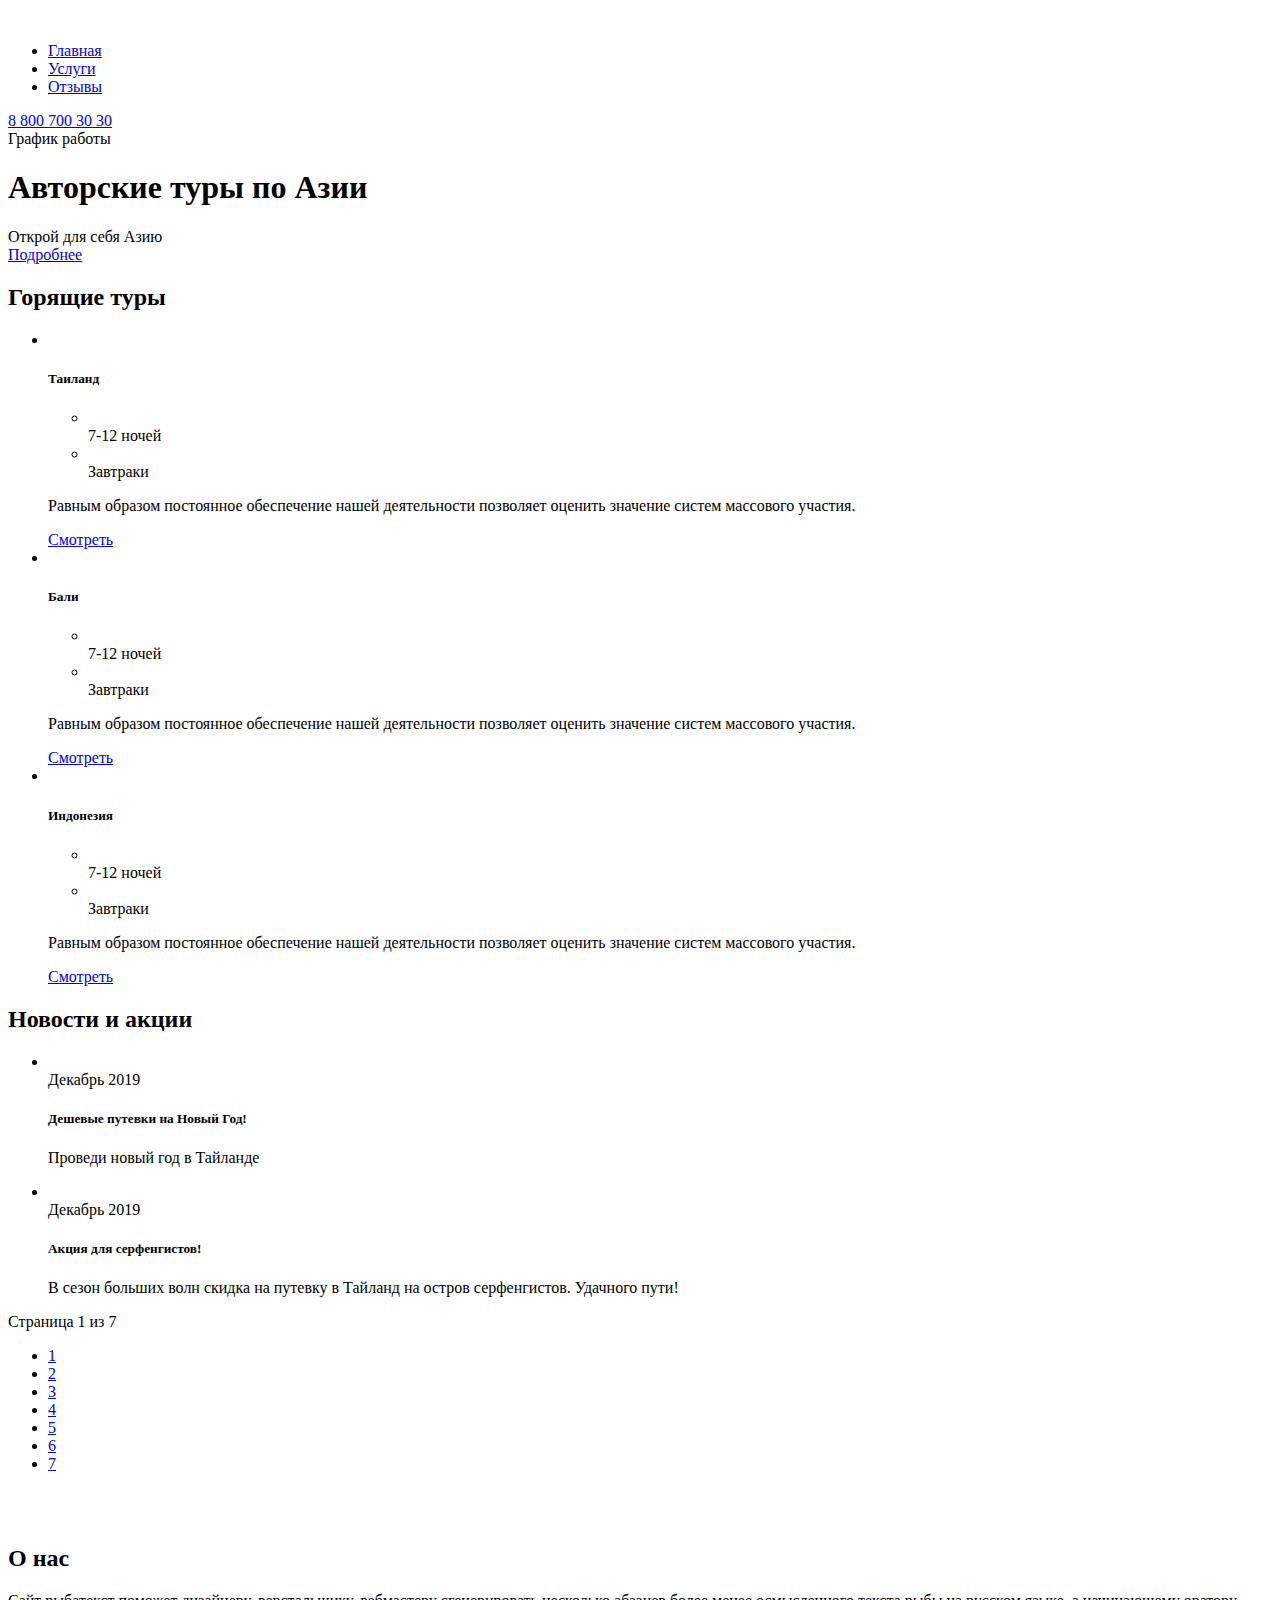
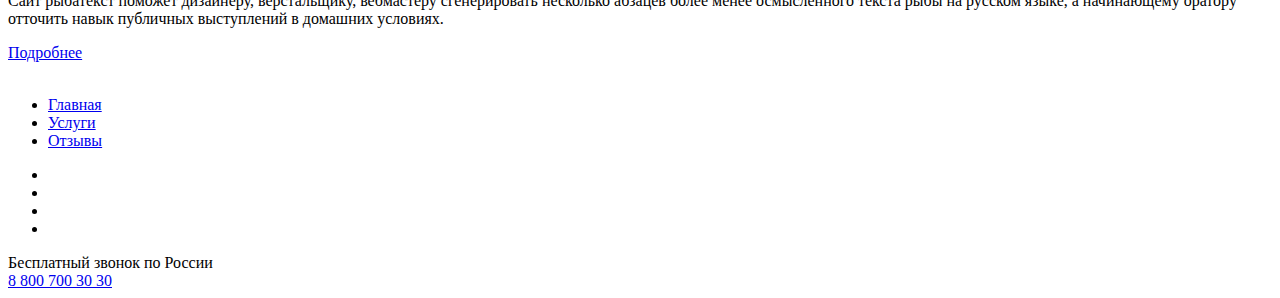
==== index.html @ 353034ee "добавил главную страницу" ====
<!DOCTYPE html>
<html lang="ru">

<head>
  <meta charset="UTF-8">
  <meta http-equiv="X-UA-Compatible" content="IE=edge">
  <meta name="viewport" content="width=device-width, initial-scale=1.0">
  <title>Air Asia</title>
</head>

<body>
  <div class="wrapper">
    <div class="wrapper__content">
      <header class="header">
        <div class="container header__container">
          <a href="#" class="logo">
            <img src="" alt="" class="logo__img">
          </a>
          <nav class="menu">
            <ul class="menu__list">
              <li class="menu__item">
                <a href="#" class="menu__link">Главная</a>
              </li>
              <li class="menu__item">
                <a href="#" class="menu__link">Услуги</a>
              </li>
              <li class="menu__item">
                <a href="#" class="menu__link">Отзывы</a>
              </li>
            </ul>
          </nav>
          <adress class="contacts">
            <a href="tel:+78007003030" class="contacts__phone">8 800 700 30 30</a>
            <div class="contacts__info">График работы</div>
          </adress>
        </div>
      </header>
      <main class="main-content">
        <section class="hello">
          <div class="container hello__container">
            <h1 class="hello__title">Авторские туры по Азии</h1>
            <div class="hello__subtitle">Открой для себя Азию</div>
            <a href="#" class="button">Подробнее</a>
          </div>
        </section>
        <section class="offers">
          <div class="container offers__container">
            <h2 class="title title--fire">Горящие туры</h2>
            <ul class="offers__list">
              <li class="offers__item">
                <img src="" alt="" class="offers__img">
                <div class="offers__content">
                  <h5 class="offers__title">Таиланд</h5>
                  <ul class="offers__features">
                    <li class="office__feature">
                      <img src="" alt="" class="office__feature-icon">
                      <div class="office__feature-text">7-12 ночей</div>
                    </li>
                    <li class="office__feature">
                      <img src="" alt="" class="office__feature-icon">
                      <div class="office__feature-text">Завтраки</div>
                    </li>
                  </ul>
                  <p class="offers__text">
                    Равным образом постоянное обеспечение нашей деятельности позволяет оценить значение систем массового
                    участия.
                  </p>
                  <a href="#" class="button button--light">Смотреть</a>
                </div>
              </li>
              <li class="offers__item">
                <img src="" alt="" class="offers__img">
                <div class="offers__content">
                  <h5 class="offers__title">Бали</h5>
                  <ul class="offers__features">
                    <li class="office__feature">
                      <img src="" alt="" class="office__feature-icon">
                      <div class="office__feature-text">7-12 ночей</div>
                    </li>
                    <li class="office__feature">
                      <img src="" alt="" class="office__feature-icon">
                      <div class="office__feature-text">Завтраки</div>
                    </li>
                  </ul>
                  <p class="offers__text">
                    Равным образом постоянное обеспечение нашей деятельности позволяет оценить значение систем массового
                    участия.
                  </p>
                  <a href="#" class="button">Смотреть</a>
                </div>
              </li>
              <li class="offers__item">
                <img src="" alt="" class="offers__img">
                <div class="offers__content">
                  <h5 class="offers__title">Индонезия</h5>
                  <ul class="offers__features">
                    <li class="office__feature">
                      <img src="" alt="" class="office__feature-icon">
                      <div class="office__feature-text">7-12 ночей</div>
                    </li>
                    <li class="office__feature">
                      <img src="" alt="" class="office__feature-icon">
                      <div class="office__feature-text">Завтраки</div>
                    </li>
                  </ul>
                  <p class="offers__text">
                    Равным образом постоянное обеспечение нашей деятельности позволяет оценить значение систем массового
                    участия.
                  </p>
                  <a href="#" class="button button--light">Смотреть</a>
                </div>
              </li>
            </ul>
          </div>
        </section>
        <section class="news">
          <div class="container news__container">
            <h2 class="title">Новости и акции</h2>
            <ul class="news__list">
              <li class="news__item">
                <img src="" alt="" class="news__img">
                <div class="news__content">
                  <date class="news__date">Декабрь 2019</date>
                  <h5 class="news__title">Дешевые путевки на Новый Год!</h5>
                  <p class="news__text">
                    Проведи новый год в Тайланде
                  </p>
                </div>
              </li>
              <li class="news__item">
                <img src="" alt="" class="news__img">
                <div class="news__content">
                  <date class="news__date">Декабрь 2019</date>
                  <h5 class="news__title">Акция для серфенгистов!</h5>
                  <p class="news__text">
                    В сезон больших волн скидка на путевку в Тайланд на остров серфенгистов. Удачного пути!
                  </p>
                </div>
              </li>
            </ul>
            <div class="paginator">
              <div class="paginator__display">Страница 1 из 7</div>
              <ul class="paginator__list">
                <li class="paginator__item paginator__item--active">
                  <a href="#" class="paginator__link paginator__link--active-link">1</a>
                </li>
                <li class="paginator__item">
                  <a href="#" class="paginator__link">2</a>
                </li>
                <li class="paginator__item">
                  <a href="#" class="paginator__link">3</a>
                </li>
                <li class="paginator__item">
                  <a href="#" class="paginator__link">4</a>
                </li>
                <li class="paginator__item">
                  <a href="#" class="paginator__link">5</a>
                </li>
                <li class="paginator__item">
                  <a href="#" class="paginator__link">6</a>
                </li>
                <li class="paginator__item">
                  <a href="#" class="paginator__link">7</a>
                </li>
              </ul>
            </div>
          </div>
        </section>
        <section class="about">
          <div class="container about__container">
            <img src="" alt="" class="about__img-back">
            <div class="about__content">
              <img src="" alt="" class="about__img-front">
              <div class="about__info">
                <h2 class="title title--dark">О нас</h2>
                <p class="about__text">
                  Сайт рыбатекст поможет дизайнеру, верстальщику, вебмастеру сгенерировать несколько абзацев более менее
                  осмысленного текста рыбы на русском языке, а начинающему оратору отточить навык публичных выступлений
                  в домашних условиях.
                </p>
                <a href="#" class="button">Подробнее</a>
              </div>
            </div>
          </div>
        </section>
      </main>
    </div>
    <footer class="footer">
      <div class="container footer__container">
        <a href="#" class="logo">
          <img src="" alt="" class="logo__img">
        </a>
        <nav class="menu">
          <ul class="menu__list">
            <li class="menu__item">
              <a href="#" class="menu__link">Главная</a>
            </li>
            <li class="menu__item">
              <a href="#" class="menu__link">Услуги</a>
            </li>
            <li class="menu__item">
              <a href="#" class="menu__link">Отзывы</a>
            </li>
          </ul>
        </nav>
        <ul class="social">
          <li class="social__item">
            <a href="" class="social__link">
              <img src="" alt="" class="social__img">
            </a>
          </li>
          <li class="social__item">
            <a href="" class="social__link">
              <img src="" alt="" class="social__img">
            </a>
          </li>
          <li class="social__item">
            <a href="" class="social__link">
              <img src="" alt="" class="social__img">
            </a>
          </li>
          <li class="social__item">
            <a href="" class="social__link">
              <img src="" alt="" class="social__img">
            </a>
          </li>
        </ul>
        <adress class="contacts">
          <div class="contacts__facts">Бесплатный звонок по России</div>
          <a href="tel:+78007003030" class="contacts__phone">8 800 700 30 30</a>
        </adress>
      </div>
    </footer>
  </div>
</body>

</html>
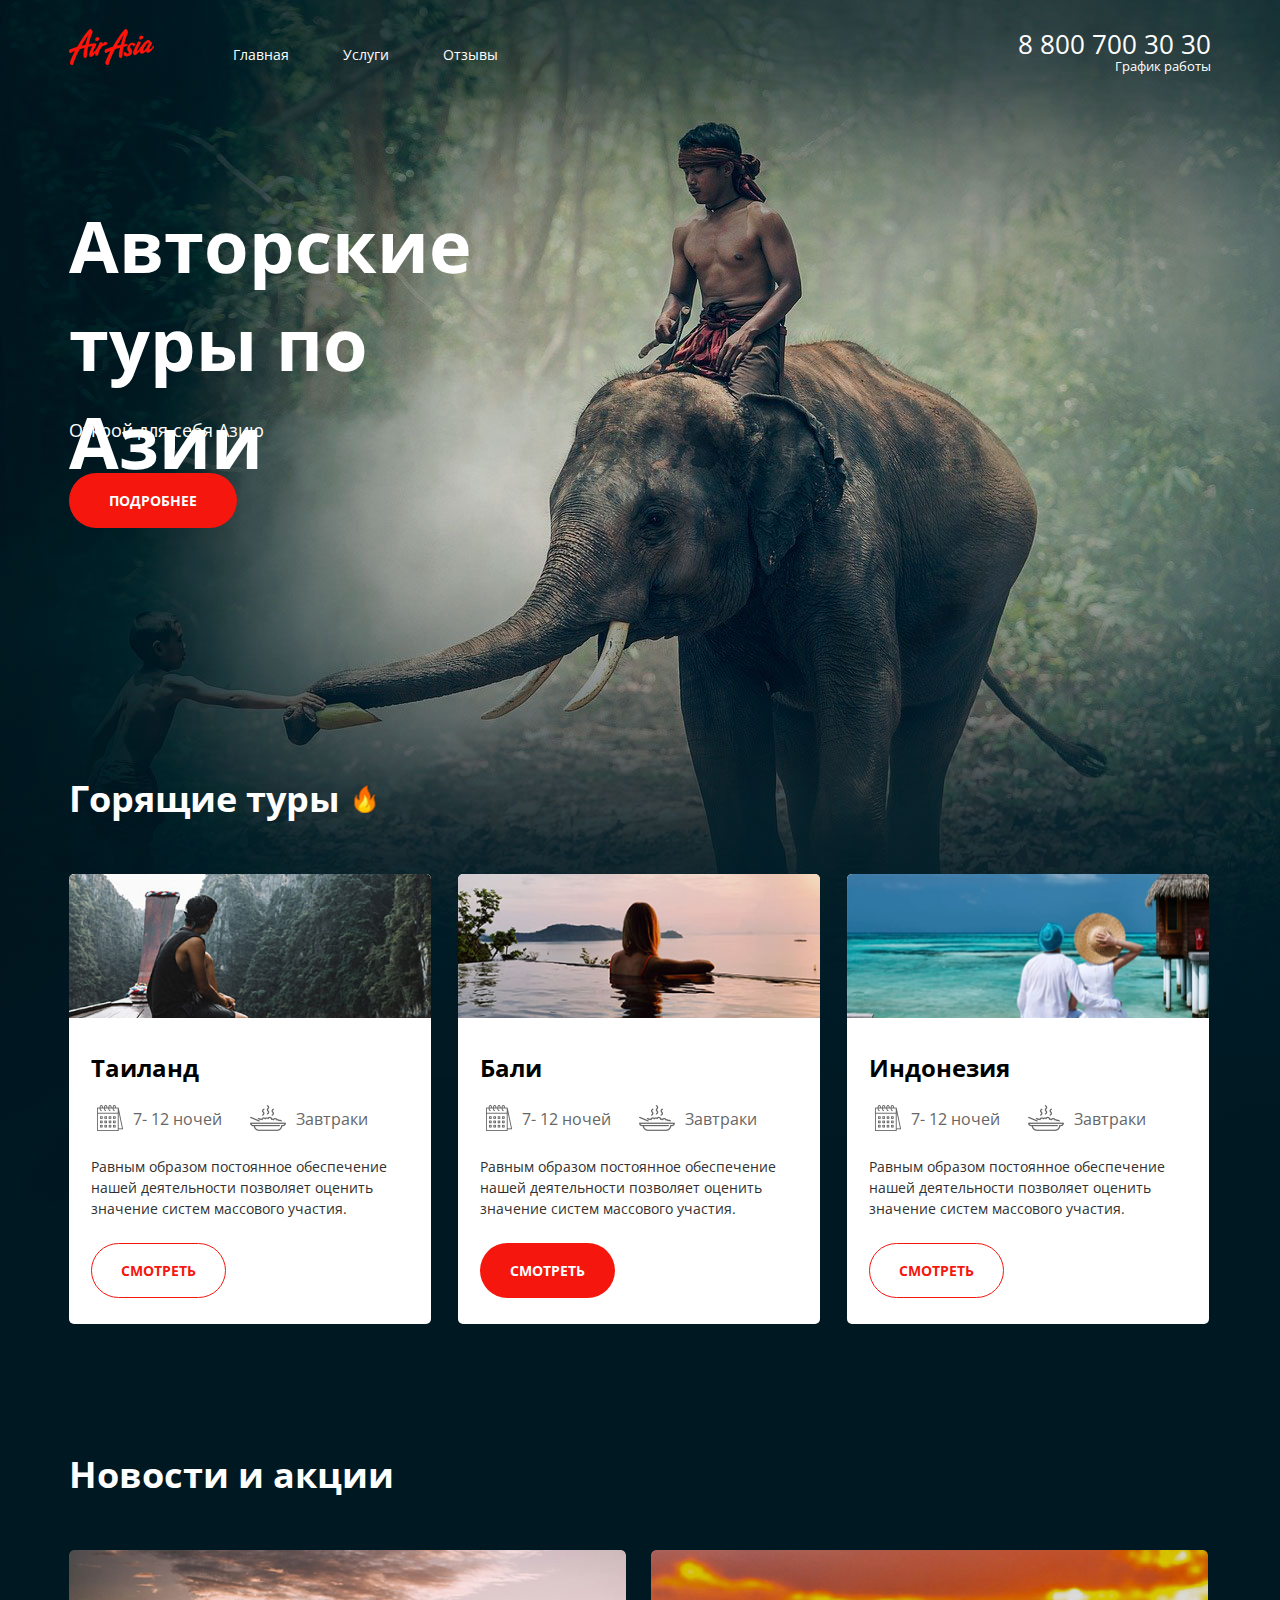
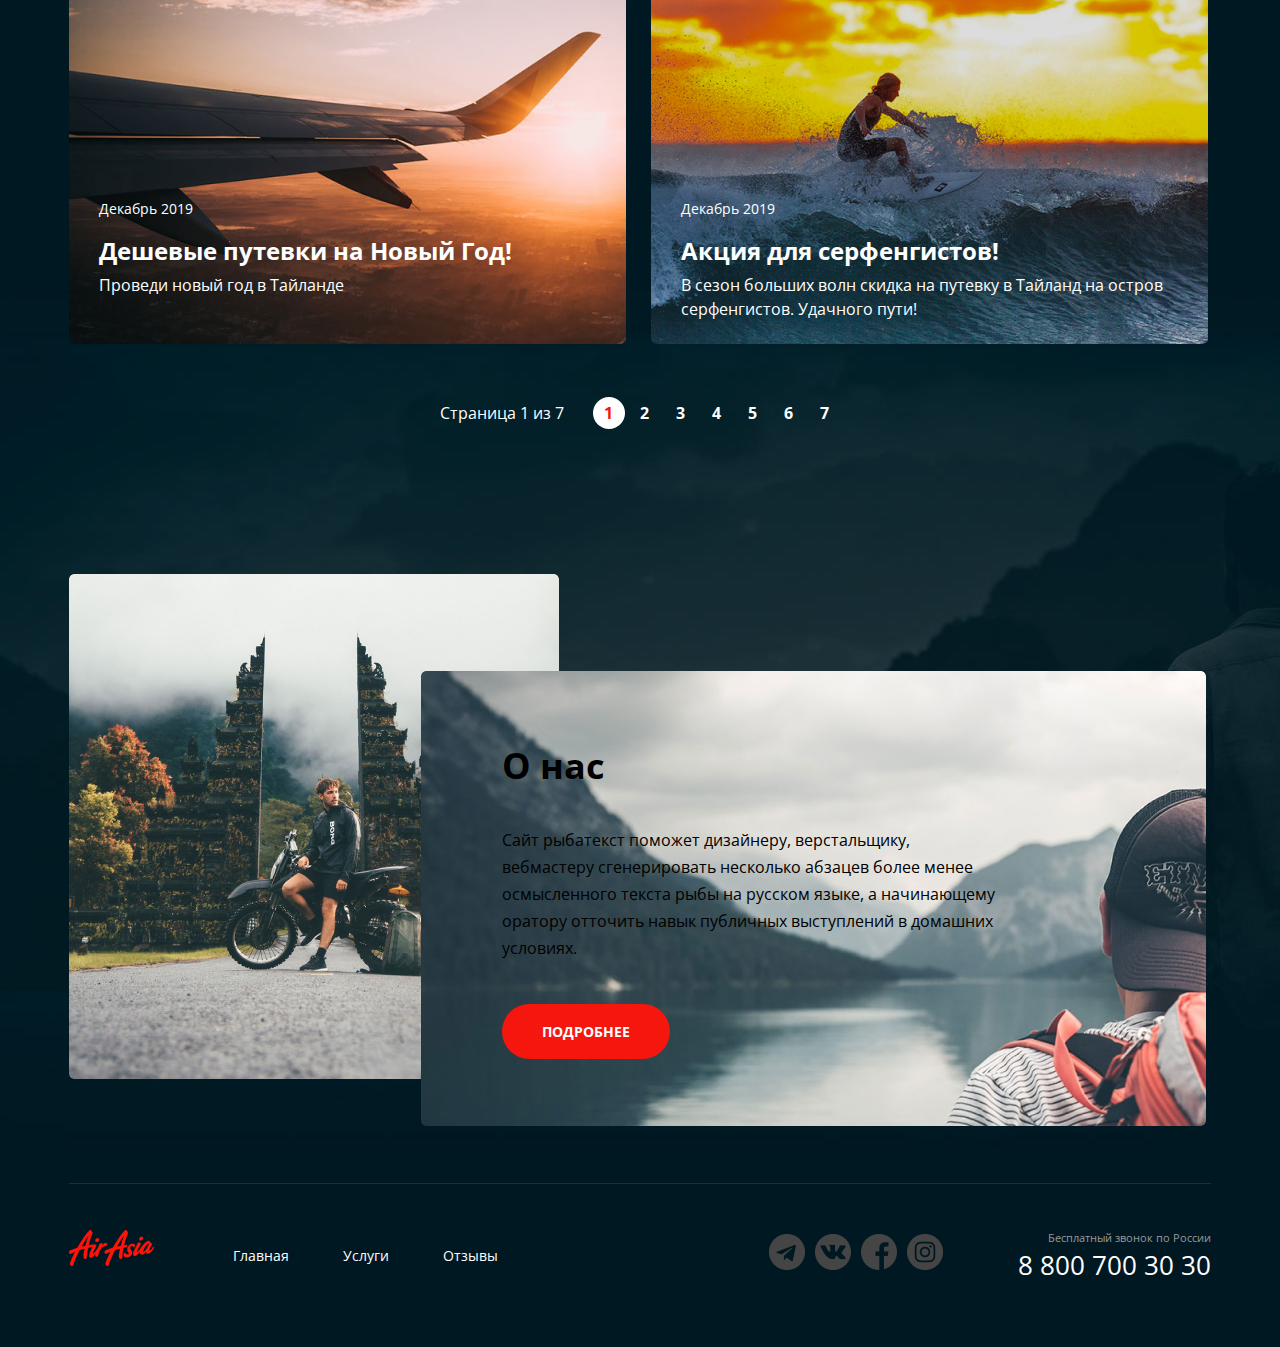
==== commit 60c8e414: "добавил стилиацию главной страницы" ====
--- a/index.html
+++ b/index.html
@@ -6,15 +6,19 @@
   <meta http-equiv="X-UA-Compatible" content="IE=edge">
   <meta name="viewport" content="width=device-width, initial-scale=1.0">
   <title>Air Asia</title>
+  <link rel="preconnect" href="https://fonts.googleapis.com">
+  <link rel="preconnect" href="https://fonts.gstatic.com" crossorigin>
+  <link href="https://fonts.googleapis.com/css2?family=Open+Sans:wght@400;600;700&display=swap" rel="stylesheet">
+  <link rel="stylesheet" href="/style/main.css">
 </head>
 
 <body>
-  <div class="wrapper">
-    <div class="wrapper__content">
+  <div class="wrapper main-page-wrapper">
+    <div class="wrapper__content wrapper__content--main">
       <header class="header">
         <div class="container header__container">
-          <a href="#" class="logo">
-            <img src="" alt="" class="logo__img">
+          <a href="./" class="logo">
+            <img src="./img/logo.png" alt="" class="logo__img">
           </a>
           <nav class="menu">
             <ul class="menu__list">
@@ -48,66 +52,66 @@
             <h2 class="title title--fire">Горящие туры</h2>
             <ul class="offers__list">
               <li class="offers__item">
-                <img src="" alt="" class="offers__img">
+                <img src="./img/river.png" alt="" class="offers__img">
                 <div class="offers__content">
                   <h5 class="offers__title">Таиланд</h5>
                   <ul class="offers__features">
-                    <li class="office__feature">
-                      <img src="" alt="" class="office__feature-icon">
-                      <div class="office__feature-text">7-12 ночей</div>
-                    </li>
-                    <li class="office__feature">
-                      <img src="" alt="" class="office__feature-icon">
-                      <div class="office__feature-text">Завтраки</div>
+                    <li class="offers__feature">
+                      <img src="./img/calendar.png" alt="" class="offers__feature-icon">
+                      <div class="offers__feature-text">7- 12 ночей</div>
+                    </li>
+                    <li class="offers__feature">
+                      <img src="./img/meal.png" alt="" class="offers__feature-icon">
+                      <div class="offers__feature-text">Завтраки</div>
                     </li>
                   </ul>
                   <p class="offers__text">
                     Равным образом постоянное обеспечение нашей деятельности позволяет оценить значение систем массового
                     участия.
                   </p>
-                  <a href="#" class="button button--light">Смотреть</a>
+                  <a href="#" class="button button--watch">Смотреть</a>
                 </div>
               </li>
               <li class="offers__item">
-                <img src="" alt="" class="offers__img">
+                <img src="./img/pool.png" alt="" class="offers__img">
                 <div class="offers__content">
                   <h5 class="offers__title">Бали</h5>
                   <ul class="offers__features">
-                    <li class="office__feature">
-                      <img src="" alt="" class="office__feature-icon">
-                      <div class="office__feature-text">7-12 ночей</div>
-                    </li>
-                    <li class="office__feature">
-                      <img src="" alt="" class="office__feature-icon">
-                      <div class="office__feature-text">Завтраки</div>
+                    <li class="offers__feature">
+                      <img src="./img/calendar.png" alt="" class="offers__feature-icon">
+                      <div class="offers__feature-text">7- 12 ночей</div>
+                    </li>
+                    <li class="offers__feature">
+                      <img src="./img/meal.png" alt="" class="offers__feature-icon">
+                      <div class="offers__feature-text">Завтраки</div>
                     </li>
                   </ul>
                   <p class="offers__text">
                     Равным образом постоянное обеспечение нашей деятельности позволяет оценить значение систем массового
                     участия.
                   </p>
-                  <a href="#" class="button">Смотреть</a>
+                  <a href="#" class="button button--watch-colored">Смотреть</a>
                 </div>
               </li>
               <li class="offers__item">
-                <img src="" alt="" class="offers__img">
+                <img src="./img/ocean.png" alt="" class="offers__img">
                 <div class="offers__content">
                   <h5 class="offers__title">Индонезия</h5>
                   <ul class="offers__features">
-                    <li class="office__feature">
-                      <img src="" alt="" class="office__feature-icon">
-                      <div class="office__feature-text">7-12 ночей</div>
-                    </li>
-                    <li class="office__feature">
-                      <img src="" alt="" class="office__feature-icon">
-                      <div class="office__feature-text">Завтраки</div>
+                    <li class="offers__feature">
+                      <img src="./img/calendar.png" alt="" class="offers__feature-icon">
+                      <div class="offers__feature-text">7- 12 ночей</div>
+                    </li>
+                    <li class="offers__feature">
+                      <img src="./img/meal.png" alt="" class="offers__feature-icon">
+                      <div class="offers__feature-text">Завтраки</div>
                     </li>
                   </ul>
                   <p class="offers__text">
                     Равным образом постоянное обеспечение нашей деятельности позволяет оценить значение систем массового
                     участия.
                   </p>
-                  <a href="#" class="button button--light">Смотреть</a>
+                  <a href="#" class="button button--watch">Смотреть</a>
                 </div>
               </li>
             </ul>
@@ -118,7 +122,7 @@
             <h2 class="title">Новости и акции</h2>
             <ul class="news__list">
               <li class="news__item">
-                <img src="" alt="" class="news__img">
+                <img src="./img/plain.png" alt="" class="news__img">
                 <div class="news__content">
                   <date class="news__date">Декабрь 2019</date>
                   <h5 class="news__title">Дешевые путевки на Новый Год!</h5>
@@ -128,7 +132,7 @@
                 </div>
               </li>
               <li class="news__item">
-                <img src="" alt="" class="news__img">
+                <img src="./img/surfer.png" alt="" class="news__img">
                 <div class="news__content">
                   <date class="news__date">Декабрь 2019</date>
                   <h5 class="news__title">Акция для серфенгистов!</h5>
@@ -142,7 +146,7 @@
               <div class="paginator__display">Страница 1 из 7</div>
               <ul class="paginator__list">
                 <li class="paginator__item paginator__item--active">
-                  <a href="#" class="paginator__link paginator__link--active-link">1</a>
+                  <a href="#" class="paginator__link">1</a>
                 </li>
                 <li class="paginator__item">
                   <a href="#" class="paginator__link">2</a>
@@ -168,16 +172,16 @@
         </section>
         <section class="about">
           <div class="container about__container">
-            <img src="" alt="" class="about__img-back">
             <div class="about__content">
-              <img src="" alt="" class="about__img-front">
               <div class="about__info">
                 <h2 class="title title--dark">О нас</h2>
-                <p class="about__text">
-                  Сайт рыбатекст поможет дизайнеру, верстальщику, вебмастеру сгенерировать несколько абзацев более менее
-                  осмысленного текста рыбы на русском языке, а начинающему оратору отточить навык публичных выступлений
-                  в домашних условиях.
-                </p>
+                <div class="about__text">
+                  <p>
+                    Сайт рыбатекст поможет дизайнеру, верстальщику, вебмастеру сгенерировать несколько абзацев более менее
+                    осмысленного текста рыбы на русском языке, а начинающему оратору отточить навык публичных выступлений
+                    в домашних условиях.
+                  </p>
+                </div>
                 <a href="#" class="button">Подробнее</a>
               </div>
             </div>
@@ -185,50 +189,44 @@
         </section>
       </main>
     </div>
-    <footer class="footer">
-      <div class="container footer__container">
-        <a href="#" class="logo">
-          <img src="" alt="" class="logo__img">
-        </a>
-        <nav class="menu">
-          <ul class="menu__list">
-            <li class="menu__item">
-              <a href="#" class="menu__link">Главная</a>
-            </li>
-            <li class="menu__item">
-              <a href="#" class="menu__link">Услуги</a>
-            </li>
-            <li class="menu__item">
-              <a href="#" class="menu__link">Отзывы</a>
+    <footer class="footer-container">
+      <div class="container footer-container__content">
+        <div class="footer">
+          <a href="./" class="logo">
+            <img src="./img/logo.png" alt="" class="logo__img">
+          </a>
+          <nav class="menu">
+            <ul class="menu__list">
+              <li class="menu__item">
+                <a href="#" class="menu__link">Главная</a>
+              </li>
+              <li class="menu__item">
+                <a href="#" class="menu__link">Услуги</a>
+              </li>
+              <li class="menu__item">
+                <a href="#" class="menu__link">Отзывы</a>
+              </li>
+            </ul>
+          </nav>
+          <ul class="social">
+            <li class="social__item social__item--tg">
+              <a href="" class="social__link"></a>
+            </li>
+            <li class="social__item social__item--vk">
+              <a href="" class="social__link"></a>
+            </li>
+            <li class="social__item social__item--fb">
+              <a href="" class="social__link"></a>
+            </li>
+            <li class="social__item social__item--inst">
+              <a href="" class="social__link"></a>
             </li>
           </ul>
-        </nav>
-        <ul class="social">
-          <li class="social__item">
-            <a href="" class="social__link">
-              <img src="" alt="" class="social__img">
-            </a>
-          </li>
-          <li class="social__item">
-            <a href="" class="social__link">
-              <img src="" alt="" class="social__img">
-            </a>
-          </li>
-          <li class="social__item">
-            <a href="" class="social__link">
-              <img src="" alt="" class="social__img">
-            </a>
-          </li>
-          <li class="social__item">
-            <a href="" class="social__link">
-              <img src="" alt="" class="social__img">
-            </a>
-          </li>
-        </ul>
-        <adress class="contacts">
-          <div class="contacts__facts">Бесплатный звонок по России</div>
-          <a href="tel:+78007003030" class="contacts__phone">8 800 700 30 30</a>
-        </adress>
+          <adress class="contacts">
+            <div class="contacts__facts">Бесплатный звонок по России</div>
+            <a href="tel:+78007003030" class="contacts__phone">8 800 700 30 30</a>
+          </adress>
+        </div>
       </div>
     </footer>
   </div>
--- a/style/main.css
+++ b/style/main.css
@@ -0,0 +1,7 @@
+@import url(./blocks/base.css);
+@import url(./blocks/header.css);
+@import url(./blocks/hello.css);
+@import url(./blocks/offers.css);
+@import url(./blocks/news.css);
+@import url(./blocks/about.css);
+@import url(./blocks/footer.css);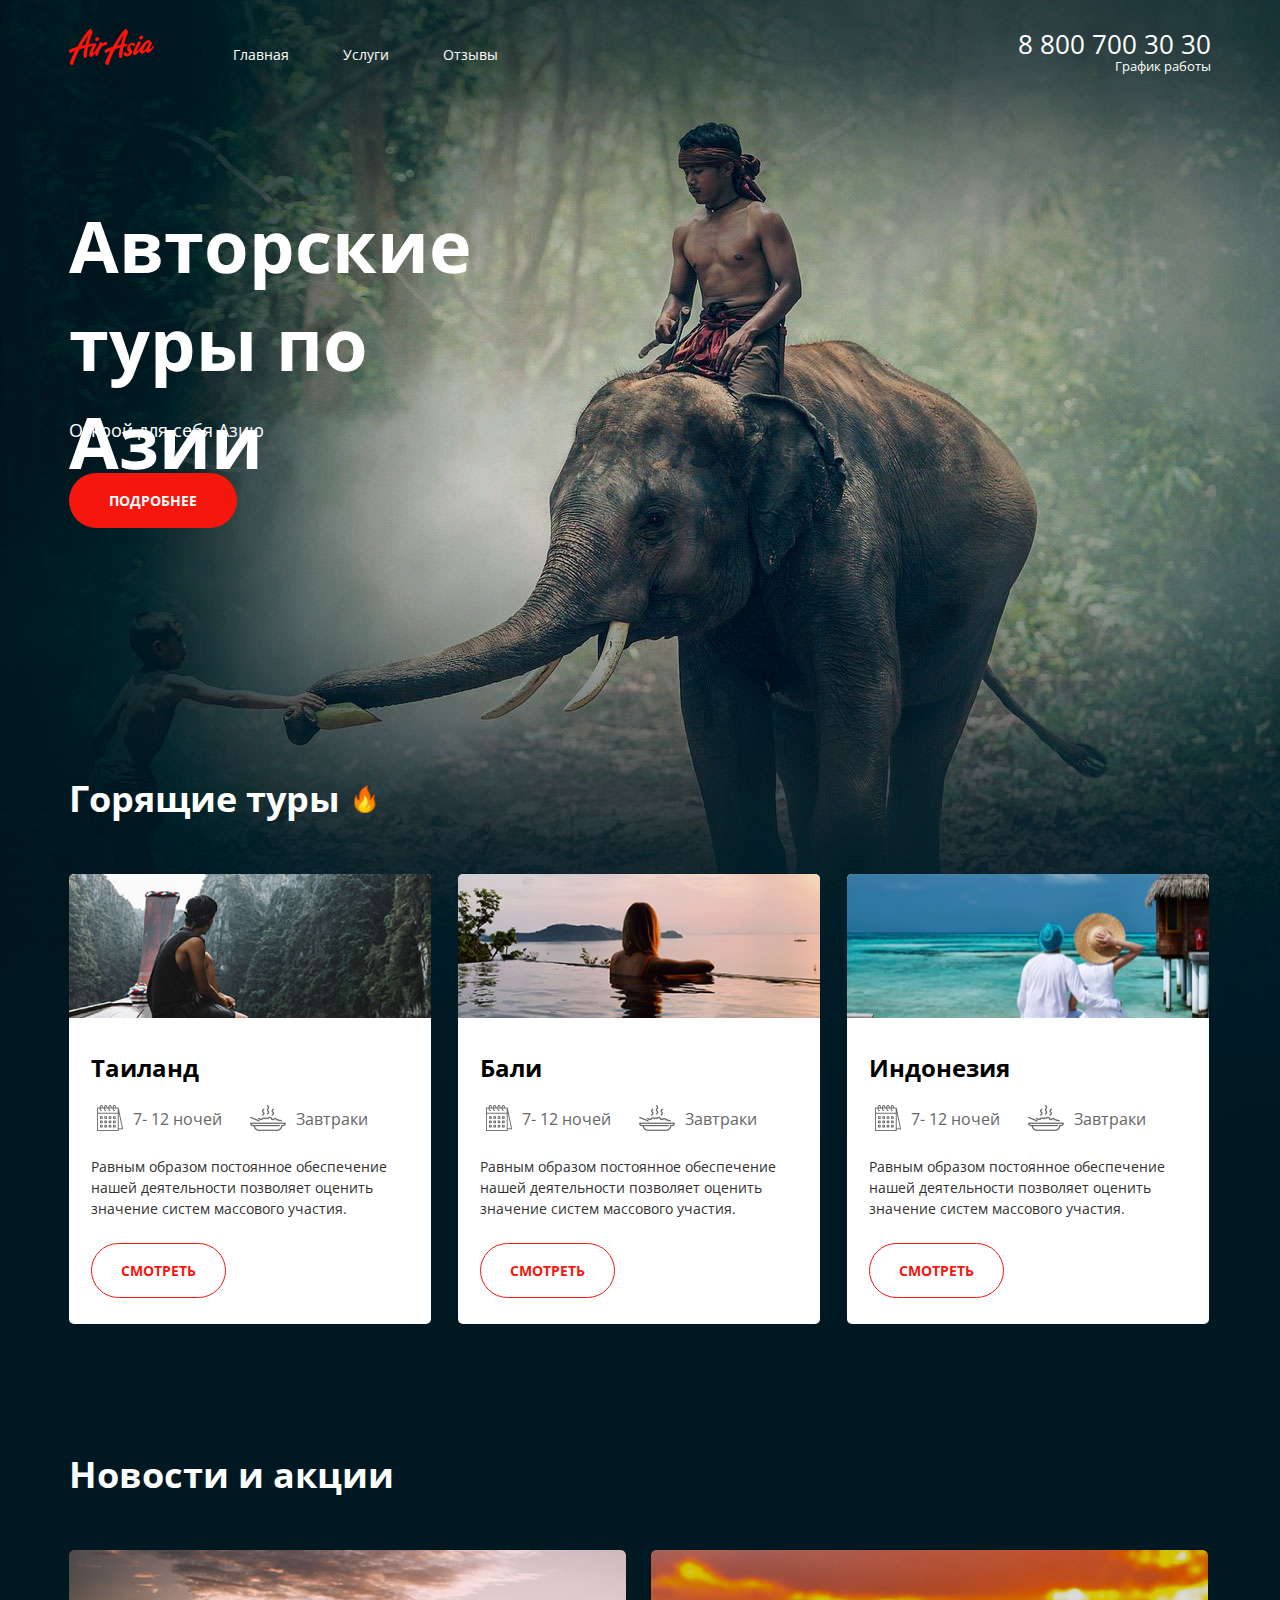
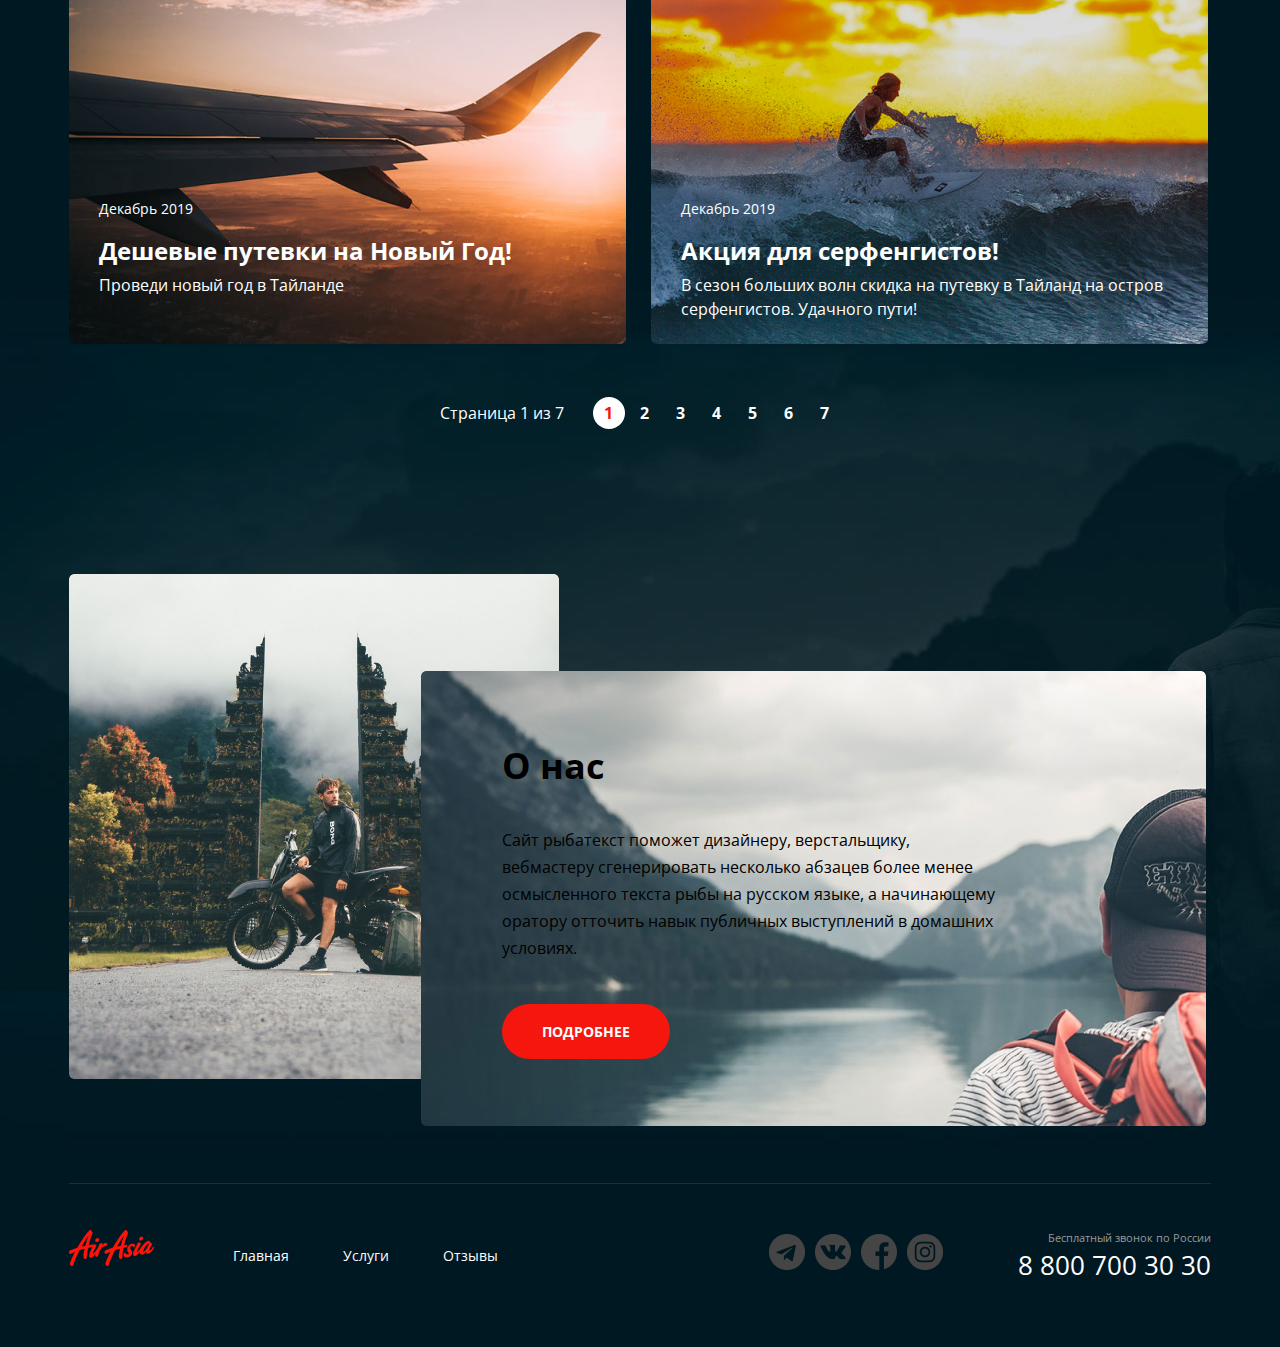
==== commit 994906b2: "исправил замечания наставника" ====
--- a/index.html
+++ b/index.html
@@ -9,7 +9,7 @@
   <link rel="preconnect" href="https://fonts.googleapis.com">
   <link rel="preconnect" href="https://fonts.gstatic.com" crossorigin>
   <link href="https://fonts.googleapis.com/css2?family=Open+Sans:wght@400;600;700&display=swap" rel="stylesheet">
-  <link rel="stylesheet" href="/style/main.css">
+  <link rel="stylesheet" href="./style/main.css">
 </head>
 
 <body>
@@ -90,7 +90,7 @@
                     Равным образом постоянное обеспечение нашей деятельности позволяет оценить значение систем массового
                     участия.
                   </p>
-                  <a href="#" class="button button--watch-colored">Смотреть</a>
+                  <a href="#" class="button button--watch">Смотреть</a>
                 </div>
               </li>
               <li class="offers__item">
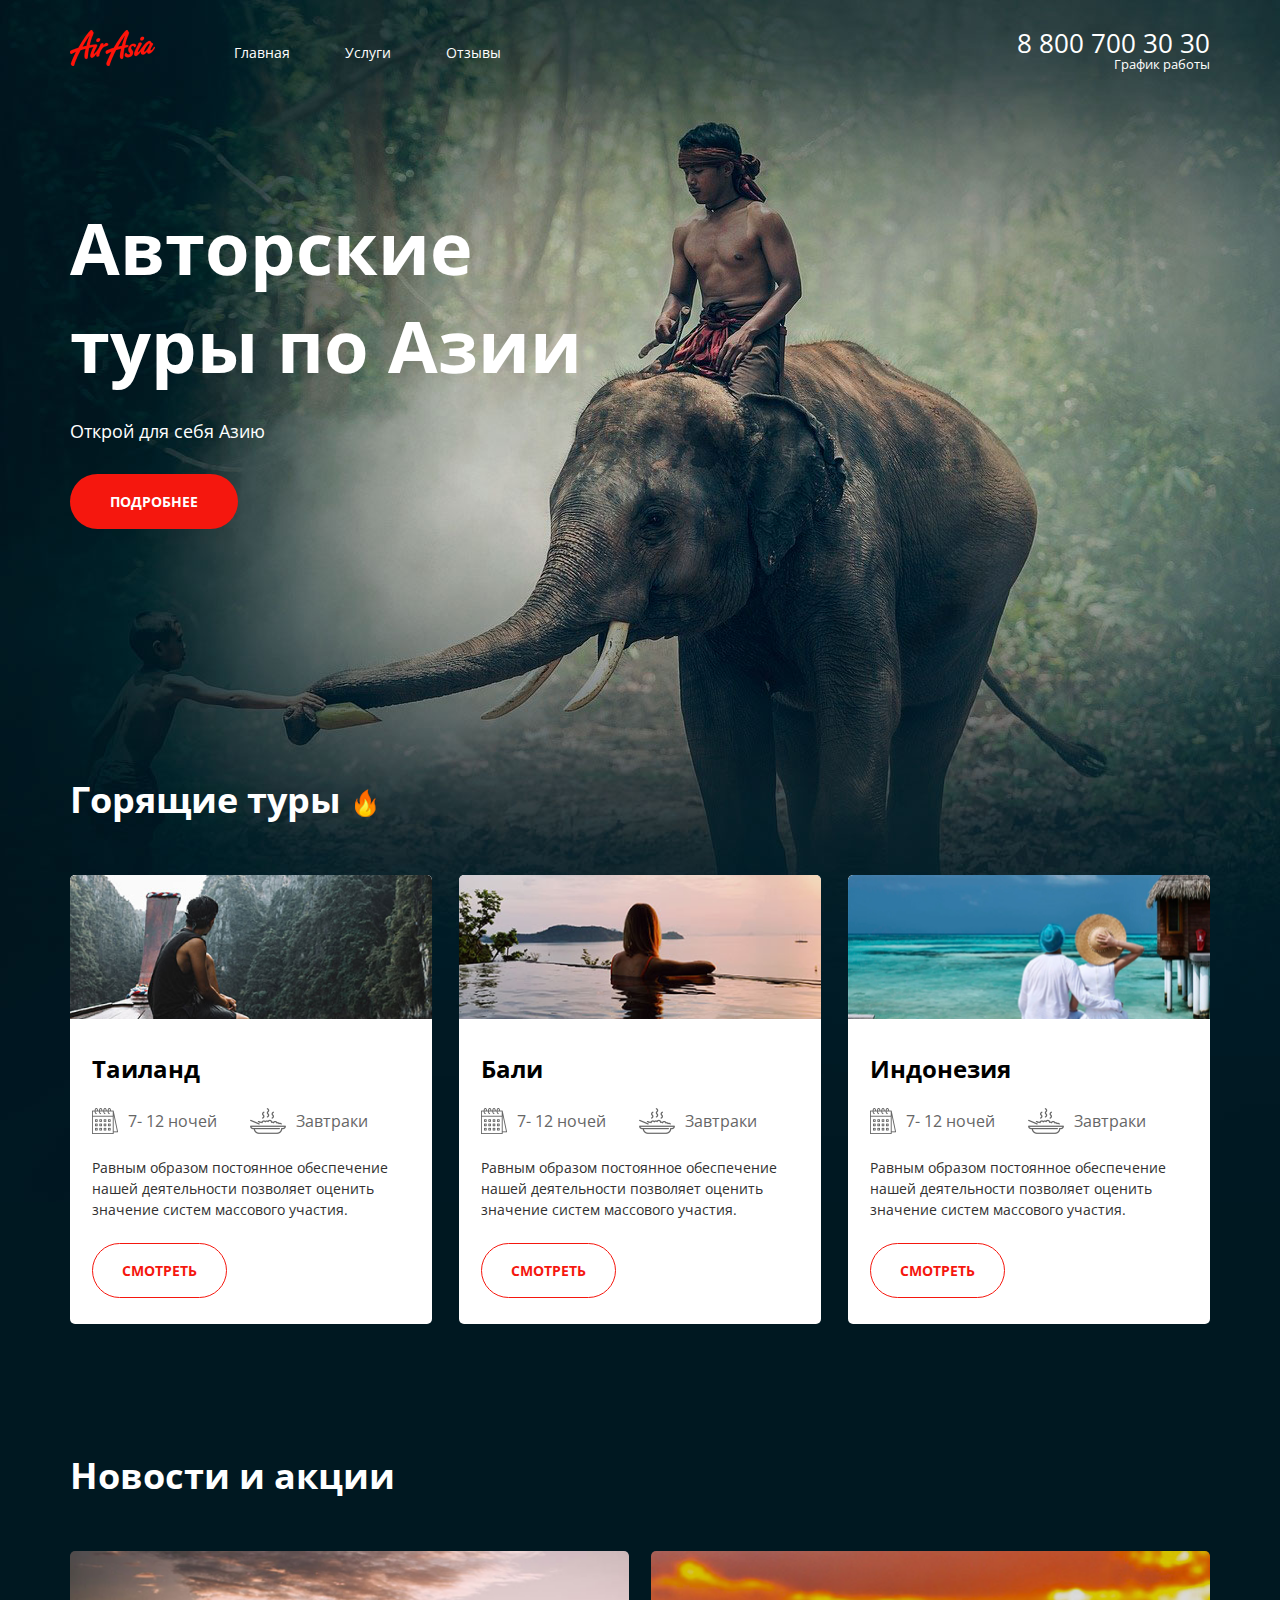
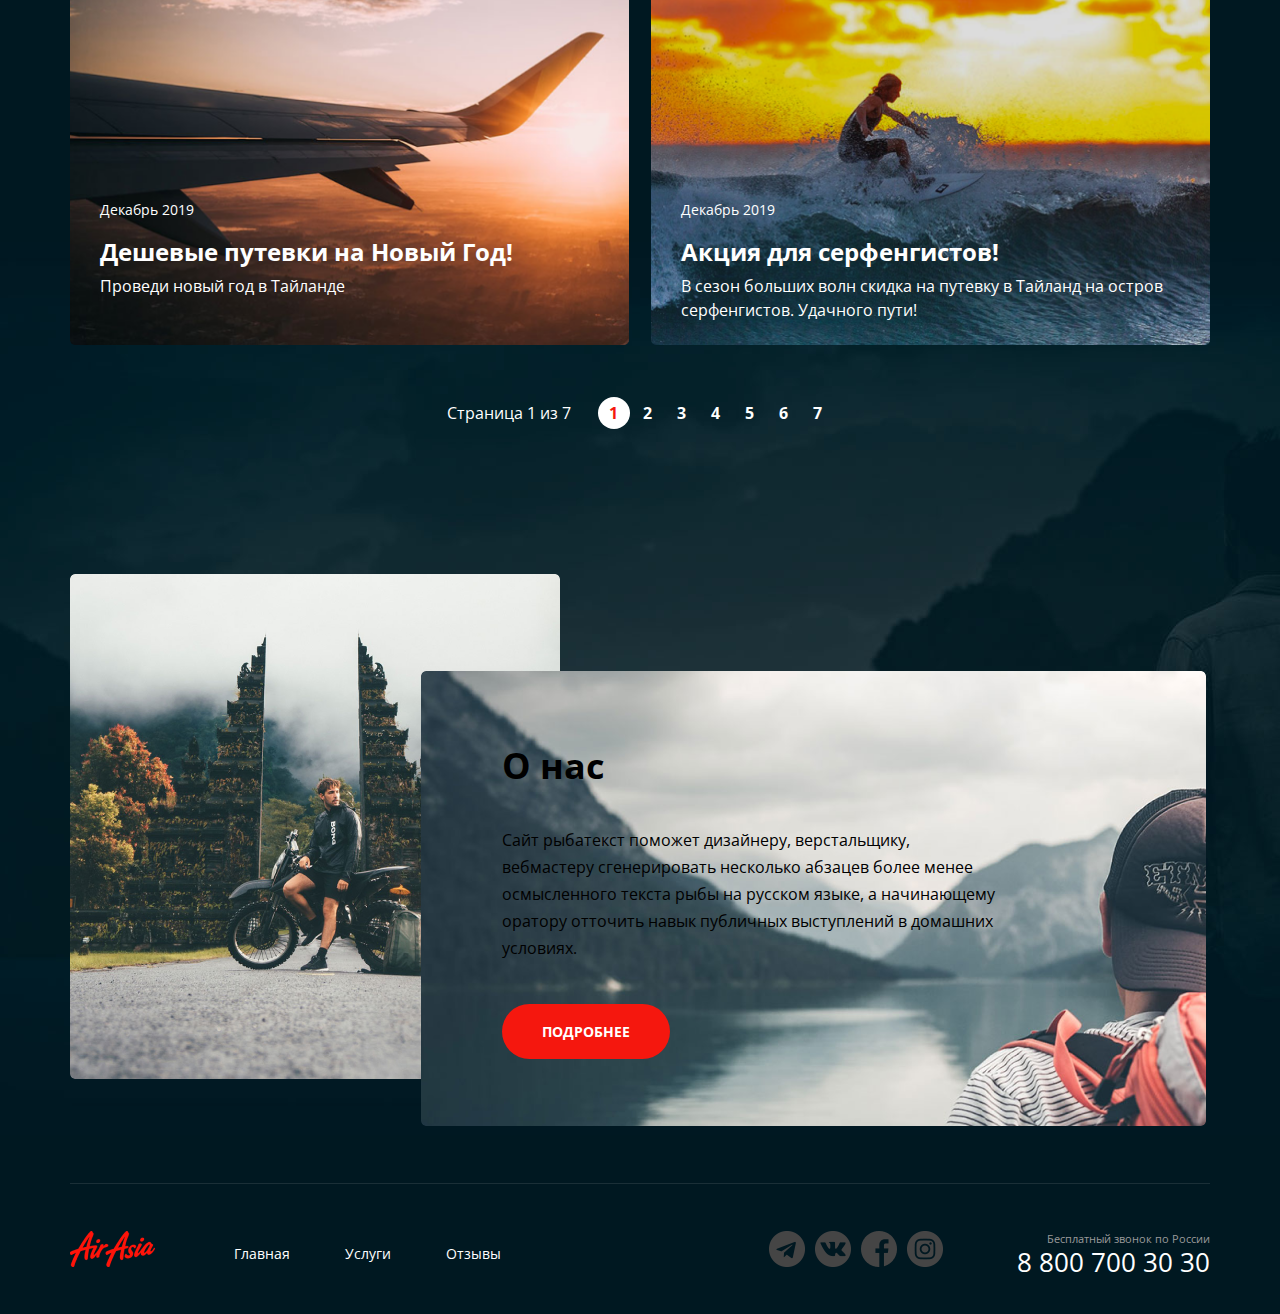
==== commit c3328cd2: "переписал главную" ====
--- a/index.html
+++ b/index.html
@@ -4,114 +4,127 @@
 <head>
   <meta charset="UTF-8">
   <meta http-equiv="X-UA-Compatible" content="IE=edge">
-  <meta name="viewport" content="width=device-width, initial-scale=1.0">
+  <meta name="viewport" content="width=1200, initial-scale=1.0">
   <title>Air Asia</title>
-  <link rel="preconnect" href="https://fonts.googleapis.com">
-  <link rel="preconnect" href="https://fonts.gstatic.com" crossorigin>
-  <link href="https://fonts.googleapis.com/css2?family=Open+Sans:wght@400;600;700&display=swap" rel="stylesheet">
   <link rel="stylesheet" href="./style/main.css">
 </head>
 
 <body>
   <div class="wrapper main-page-wrapper">
-    <div class="wrapper__content wrapper__content--main">
-      <header class="header">
-        <div class="container header__container">
-          <a href="./" class="logo">
-            <img src="./img/logo.png" alt="" class="logo__img">
-          </a>
-          <nav class="menu">
-            <ul class="menu__list">
-              <li class="menu__item">
-                <a href="#" class="menu__link">Главная</a>
-              </li>
-              <li class="menu__item">
-                <a href="#" class="menu__link">Услуги</a>
-              </li>
-              <li class="menu__item">
-                <a href="#" class="menu__link">Отзывы</a>
-              </li>
-            </ul>
-          </nav>
-          <adress class="contacts">
-            <a href="tel:+78007003030" class="contacts__phone">8 800 700 30 30</a>
-            <div class="contacts__info">График работы</div>
-          </adress>
-        </div>
-      </header>
+    <div class="wrapper__content">
       <main class="main-content">
-        <section class="hello">
-          <div class="container hello__container">
-            <h1 class="hello__title">Авторские туры по Азии</h1>
-            <div class="hello__subtitle">Открой для себя Азию</div>
-            <a href="#" class="button">Подробнее</a>
+        <section class="hero ">
+          <div class="container hero__container">
+            <header class="header">
+                <div class="header__col">
+                  <a href="./" class="logo">
+                    <img src="./img/logo.png" alt="" class="logo__img">
+                  </a>
+                  <nav class="menu">
+                    <ul class="menu__list">
+                      <li class="menu__item">
+                        <a href="#" class="menu__link">Главная</a>
+                      </li>
+                      <li class="menu__item">
+                        <a href="#" class="menu__link">Услуги</a>
+                      </li>
+                      <li class="menu__item">
+                        <a href="#" class="menu__link">Отзывы</a>
+                      </li>
+                    </ul>
+                  </nav>
+                </div>
+                <div class="header__col header__col--align-right">
+                  <adress class="contacts">
+                    <a href="tel:+78007003030" class="contacts__phone">8 800 700 30 30</a>
+                    <div class="contacts__info">График работы</div>
+                  </adress>
+                </div>
+            </header>
+            <div class="hero__promo">
+                <h1 class="main-title">Авторские туры по Азии</h1>
+                <div class="hero__subtitle">Открой для себя Азию</div>
+                <a href="#" class="button">Подробнее</a>
+            </div>
           </div>
         </section>
         <section class="offers">
           <div class="container offers__container">
             <h2 class="title title--fire">Горящие туры</h2>
             <ul class="offers__list">
-              <li class="offers__item">
-                <img src="./img/river.png" alt="" class="offers__img">
-                <div class="offers__content">
-                  <h5 class="offers__title">Таиланд</h5>
-                  <ul class="offers__features">
-                    <li class="offers__feature">
-                      <img src="./img/calendar.png" alt="" class="offers__feature-icon">
-                      <div class="offers__feature-text">7- 12 ночей</div>
-                    </li>
-                    <li class="offers__feature">
-                      <img src="./img/meal.png" alt="" class="offers__feature-icon">
-                      <div class="offers__feature-text">Завтраки</div>
+              <li class="offers__item offer">
+                <img src="./img/river.png" alt="" class="offer__img">
+                <div class="offer__content">
+                  <h5 class="offer__title">Таиланд</h5>
+                  <ul class="offer__features">
+                    <li class="offer__feature">
+                      <img src="./img/calendar.png" alt="" class="offer__feature-icon">
+                      <div class="offer__feature-text">7- 12 ночей</div>
+                    </li>
+                    <li class="offer__feature">
+                      <img src="./img/meal.png" alt="" class="offer__feature-icon">
+                      <div class="offer__feature-text">Завтраки</div>
                     </li>
                   </ul>
-                  <p class="offers__text">
-                    Равным образом постоянное обеспечение нашей деятельности позволяет оценить значение систем массового
-                    участия.
-                  </p>
-                  <a href="#" class="button button--watch">Смотреть</a>
-                </div>
-              </li>
-              <li class="offers__item">
-                <img src="./img/pool.png" alt="" class="offers__img">
-                <div class="offers__content">
-                  <h5 class="offers__title">Бали</h5>
-                  <ul class="offers__features">
-                    <li class="offers__feature">
-                      <img src="./img/calendar.png" alt="" class="offers__feature-icon">
-                      <div class="offers__feature-text">7- 12 ночей</div>
-                    </li>
-                    <li class="offers__feature">
-                      <img src="./img/meal.png" alt="" class="offers__feature-icon">
-                      <div class="offers__feature-text">Завтраки</div>
+                  <div class="offer__text">
+                    <p>
+                      Равным образом постоянное обеспечение нашей деятельности позволяет оценить значение систем массового
+                      участия.
+                    </p>
+                  </div>
+                  <div class="button-wrapper">
+                    <a href="#" class="button button--watch">Смотреть</a>
+                  </div>
+                </div>
+              </li>
+              <li class="offers__item offer">
+                <img src="./img/pool.png" alt="" class="offer__img">
+                <div class="offer__content">
+                  <h5 class="offer__title">Бали</h5>
+                  <ul class="offer__features">
+                    <li class="offer__feature">
+                      <img src="./img/calendar.png" alt="" class="offer__feature-icon">
+                      <div class="offer__feature-text">7- 12 ночей</div>
+                    </li>
+                    <li class="offer__feature">
+                      <img src="./img/meal.png" alt="" class="offer__feature-icon">
+                      <div class="offer__feature-text">Завтраки</div>
                     </li>
                   </ul>
-                  <p class="offers__text">
-                    Равным образом постоянное обеспечение нашей деятельности позволяет оценить значение систем массового
-                    участия.
-                  </p>
-                  <a href="#" class="button button--watch">Смотреть</a>
-                </div>
-              </li>
-              <li class="offers__item">
-                <img src="./img/ocean.png" alt="" class="offers__img">
-                <div class="offers__content">
-                  <h5 class="offers__title">Индонезия</h5>
-                  <ul class="offers__features">
-                    <li class="offers__feature">
-                      <img src="./img/calendar.png" alt="" class="offers__feature-icon">
-                      <div class="offers__feature-text">7- 12 ночей</div>
-                    </li>
-                    <li class="offers__feature">
-                      <img src="./img/meal.png" alt="" class="offers__feature-icon">
-                      <div class="offers__feature-text">Завтраки</div>
+                  <div class="offer__text">
+                    <p>
+                      Равным образом постоянное обеспечение нашей деятельности позволяет оценить значение систем массового
+                      участия.
+                    </p>
+                  </div>
+                  <div class="button-wrapper">
+                    <a href="#" class="button button--watch">Смотреть</a>
+                  </div>
+                </div>
+              </li>
+              <li class="offers__item offer">
+                <img src="./img/ocean.png" alt="" class="offer__img">
+                <div class="offer__content">
+                  <h5 class="offer__title">Индонезия</h5>
+                  <ul class="offer__features">
+                    <li class="offer__feature">
+                      <img src="./img/calendar.png" alt="" class="offer__feature-icon">
+                      <div class="offer__feature-text">7- 12 ночей</div>
+                    </li>
+                    <li class="offer__feature">
+                      <img src="./img/meal.png" alt="" class="offer__feature-icon">
+                      <div class="offer__feature-text">Завтраки</div>
                     </li>
                   </ul>
-                  <p class="offers__text">
-                    Равным образом постоянное обеспечение нашей деятельности позволяет оценить значение систем массового
-                    участия.
-                  </p>
-                  <a href="#" class="button button--watch">Смотреть</a>
+                  <div class="offer__text">
+                    <p>
+                      Равным образом постоянное обеспечение нашей деятельности позволяет оценить значение систем массового
+                      участия.
+                    </p>
+                  </div>
+                  <div class="button-wrapper">
+                    <a href="#" class="button button--watch">Смотреть</a>
+                  </div>
                 </div>
               </li>
             </ul>
@@ -121,24 +134,24 @@
           <div class="container news__container">
             <h2 class="title">Новости и акции</h2>
             <ul class="news__list">
-              <li class="news__item">
-                <img src="./img/plain.png" alt="" class="news__img">
-                <div class="news__content">
-                  <date class="news__date">Декабрь 2019</date>
-                  <h5 class="news__title">Дешевые путевки на Новый Год!</h5>
-                  <p class="news__text">
-                    Проведи новый год в Тайланде
-                  </p>
-                </div>
-              </li>
-              <li class="news__item">
-                <img src="./img/surfer.png" alt="" class="news__img">
-                <div class="news__content">
-                  <date class="news__date">Декабрь 2019</date>
-                  <h5 class="news__title">Акция для серфенгистов!</h5>
-                  <p class="news__text">
-                    В сезон больших волн скидка на путевку в Тайланд на остров серфенгистов. Удачного пути!
-                  </p>
+              <li class="news__item single-news">
+                <img src="./img/plain.png" alt="" class="single-news__img">
+                <div class="single-news__content">
+                  <date class="single-news__date">Декабрь 2019</date>
+                  <h5 class="single-news__title">Дешевые путевки на Новый Год!</h5>
+                  <div class="single-news__text">
+                    <p>Проведи новый год в Тайланде</p>
+                  </div>
+                </div>
+              </li>
+              <li class="news__item single-news">
+                <img src="./img/surfer.png" alt="" class="single-news__img">
+                <div class="single-news__content">
+                  <date class="single-news__date">Декабрь 2019</date>
+                  <h5 class="single-news__title">Акция для серфенгистов!</h5>
+                  <div class="single-news__text">
+                    <p>В сезон больших волн скидка на путевку в Тайланд на остров серфенгистов. Удачного пути!</p>
+                  </div>
                 </div>
               </li>
             </ul>
@@ -192,40 +205,44 @@
     <footer class="footer-container">
       <div class="container footer-container__content">
         <div class="footer">
-          <a href="./" class="logo">
-            <img src="./img/logo.png" alt="" class="logo__img">
-          </a>
-          <nav class="menu">
-            <ul class="menu__list">
-              <li class="menu__item">
-                <a href="#" class="menu__link">Главная</a>
-              </li>
-              <li class="menu__item">
-                <a href="#" class="menu__link">Услуги</a>
-              </li>
-              <li class="menu__item">
-                <a href="#" class="menu__link">Отзывы</a>
+          <div class="footer__col">
+            <a href="./" class="logo">
+              <img src="./img/logo.png" alt="" class="logo__img">
+            </a>
+            <nav class="menu">
+              <ul class="menu__list">
+                <li class="menu__item">
+                  <a href="#" class="menu__link">Главная</a>
+                </li>
+                <li class="menu__item">
+                  <a href="#" class="menu__link">Услуги</a>
+                </li>
+                <li class="menu__item">
+                  <a href="#" class="menu__link">Отзывы</a>
+                </li>
+              </ul>
+            </nav>
+          </div>
+          <div class="footer__col footer__col--align-right">
+            <ul class="social">
+              <li class="social__item social__item--tg">
+                <a href="" class="social__link"></a>
+              </li>
+              <li class="social__item social__item--vk">
+                <a href="" class="social__link"></a>
+              </li>
+              <li class="social__item social__item--fb">
+                <a href="" class="social__link"></a>
+              </li>
+              <li class="social__item social__item--inst">
+                <a href="" class="social__link"></a>
               </li>
             </ul>
-          </nav>
-          <ul class="social">
-            <li class="social__item social__item--tg">
-              <a href="" class="social__link"></a>
-            </li>
-            <li class="social__item social__item--vk">
-              <a href="" class="social__link"></a>
-            </li>
-            <li class="social__item social__item--fb">
-              <a href="" class="social__link"></a>
-            </li>
-            <li class="social__item social__item--inst">
-              <a href="" class="social__link"></a>
-            </li>
-          </ul>
-          <adress class="contacts">
-            <div class="contacts__facts">Бесплатный звонок по России</div>
-            <a href="tel:+78007003030" class="contacts__phone">8 800 700 30 30</a>
-          </adress>
+            <adress class="contacts">
+              <div class="contacts__facts">Бесплатный звонок по России</div>
+              <a href="tel:+78007003030" class="contacts__phone">8 800 700 30 30</a>
+            </adress>
+          </div>
         </div>
       </div>
     </footer>
--- a/style/main.css
+++ b/style/main.css
@@ -1,6 +1,9 @@
-@import url(./blocks/base.css);
+@import url(./layout/normalize.css);
+@import url('https://fonts.googleapis.com/css2?family=Open+Sans:wght@400;600;700&display=swap');
+@import url(./layout/base.css);
+@import url(./blocks/main-page.css);
 @import url(./blocks/header.css);
-@import url(./blocks/hello.css);
+@import url(./blocks/hero.css);
 @import url(./blocks/offers.css);
 @import url(./blocks/news.css);
 @import url(./blocks/about.css);
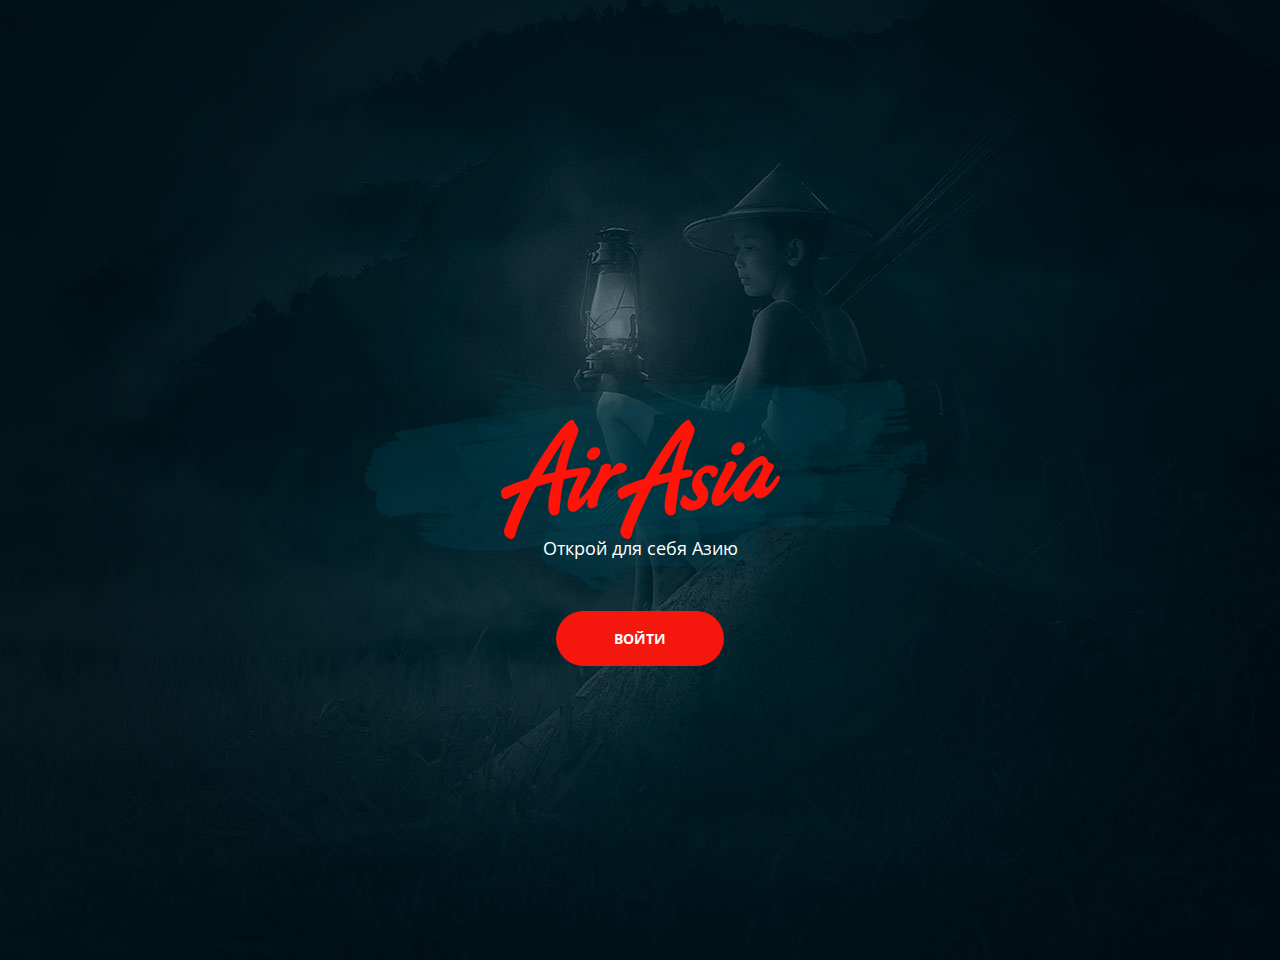
==== commit 53f05a83: "Add files via upload" ====
--- a/index.html
+++ b/index.html
@@ -10,242 +10,16 @@
 </head>
 
 <body>
-  <div class="wrapper main-page-wrapper">
-    <div class="wrapper__content">
-      <main class="main-content">
-        <section class="hero ">
-          <div class="container hero__container">
-            <header class="header">
-                <div class="header__col">
-                  <a href="./" class="logo">
-                    <img src="./img/logo.png" alt="" class="logo__img">
-                  </a>
-                  <nav class="menu">
-                    <ul class="menu__list">
-                      <li class="menu__item">
-                        <a href="#" class="menu__link">Главная</a>
-                      </li>
-                      <li class="menu__item">
-                        <a href="#" class="menu__link">Услуги</a>
-                      </li>
-                      <li class="menu__item">
-                        <a href="#" class="menu__link">Отзывы</a>
-                      </li>
-                    </ul>
-                  </nav>
-                </div>
-                <div class="header__col header__col--align-right">
-                  <adress class="contacts">
-                    <a href="tel:+78007003030" class="contacts__phone">8 800 700 30 30</a>
-                    <div class="contacts__info">График работы</div>
-                  </adress>
-                </div>
-            </header>
-            <div class="hero__promo">
-                <h1 class="main-title">Авторские туры по Азии</h1>
-                <div class="hero__subtitle">Открой для себя Азию</div>
-                <a href="#" class="button">Подробнее</a>
-            </div>
-          </div>
-        </section>
-        <section class="offers">
-          <div class="container offers__container">
-            <h2 class="title title--fire">Горящие туры</h2>
-            <ul class="offers__list">
-              <li class="offers__item offer">
-                <img src="./img/river.png" alt="" class="offer__img">
-                <div class="offer__content">
-                  <h5 class="offer__title">Таиланд</h5>
-                  <ul class="offer__features">
-                    <li class="offer__feature">
-                      <img src="./img/calendar.png" alt="" class="offer__feature-icon">
-                      <div class="offer__feature-text">7- 12 ночей</div>
-                    </li>
-                    <li class="offer__feature">
-                      <img src="./img/meal.png" alt="" class="offer__feature-icon">
-                      <div class="offer__feature-text">Завтраки</div>
-                    </li>
-                  </ul>
-                  <div class="offer__text">
-                    <p>
-                      Равным образом постоянное обеспечение нашей деятельности позволяет оценить значение систем массового
-                      участия.
-                    </p>
-                  </div>
-                  <div class="button-wrapper">
-                    <a href="#" class="button button--watch">Смотреть</a>
-                  </div>
-                </div>
-              </li>
-              <li class="offers__item offer">
-                <img src="./img/pool.png" alt="" class="offer__img">
-                <div class="offer__content">
-                  <h5 class="offer__title">Бали</h5>
-                  <ul class="offer__features">
-                    <li class="offer__feature">
-                      <img src="./img/calendar.png" alt="" class="offer__feature-icon">
-                      <div class="offer__feature-text">7- 12 ночей</div>
-                    </li>
-                    <li class="offer__feature">
-                      <img src="./img/meal.png" alt="" class="offer__feature-icon">
-                      <div class="offer__feature-text">Завтраки</div>
-                    </li>
-                  </ul>
-                  <div class="offer__text">
-                    <p>
-                      Равным образом постоянное обеспечение нашей деятельности позволяет оценить значение систем массового
-                      участия.
-                    </p>
-                  </div>
-                  <div class="button-wrapper">
-                    <a href="#" class="button button--watch">Смотреть</a>
-                  </div>
-                </div>
-              </li>
-              <li class="offers__item offer">
-                <img src="./img/ocean.png" alt="" class="offer__img">
-                <div class="offer__content">
-                  <h5 class="offer__title">Индонезия</h5>
-                  <ul class="offer__features">
-                    <li class="offer__feature">
-                      <img src="./img/calendar.png" alt="" class="offer__feature-icon">
-                      <div class="offer__feature-text">7- 12 ночей</div>
-                    </li>
-                    <li class="offer__feature">
-                      <img src="./img/meal.png" alt="" class="offer__feature-icon">
-                      <div class="offer__feature-text">Завтраки</div>
-                    </li>
-                  </ul>
-                  <div class="offer__text">
-                    <p>
-                      Равным образом постоянное обеспечение нашей деятельности позволяет оценить значение систем массового
-                      участия.
-                    </p>
-                  </div>
-                  <div class="button-wrapper">
-                    <a href="#" class="button button--watch">Смотреть</a>
-                  </div>
-                </div>
-              </li>
-            </ul>
-          </div>
-        </section>
-        <section class="news">
-          <div class="container news__container">
-            <h2 class="title">Новости и акции</h2>
-            <ul class="news__list">
-              <li class="news__item single-news">
-                <img src="./img/plain.png" alt="" class="single-news__img">
-                <div class="single-news__content">
-                  <date class="single-news__date">Декабрь 2019</date>
-                  <h5 class="single-news__title">Дешевые путевки на Новый Год!</h5>
-                  <div class="single-news__text">
-                    <p>Проведи новый год в Тайланде</p>
-                  </div>
-                </div>
-              </li>
-              <li class="news__item single-news">
-                <img src="./img/surfer.png" alt="" class="single-news__img">
-                <div class="single-news__content">
-                  <date class="single-news__date">Декабрь 2019</date>
-                  <h5 class="single-news__title">Акция для серфенгистов!</h5>
-                  <div class="single-news__text">
-                    <p>В сезон больших волн скидка на путевку в Тайланд на остров серфенгистов. Удачного пути!</p>
-                  </div>
-                </div>
-              </li>
-            </ul>
-            <div class="paginator">
-              <div class="paginator__display">Страница 1 из 7</div>
-              <ul class="paginator__list">
-                <li class="paginator__item paginator__item--active">
-                  <a href="#" class="paginator__link">1</a>
-                </li>
-                <li class="paginator__item">
-                  <a href="#" class="paginator__link">2</a>
-                </li>
-                <li class="paginator__item">
-                  <a href="#" class="paginator__link">3</a>
-                </li>
-                <li class="paginator__item">
-                  <a href="#" class="paginator__link">4</a>
-                </li>
-                <li class="paginator__item">
-                  <a href="#" class="paginator__link">5</a>
-                </li>
-                <li class="paginator__item">
-                  <a href="#" class="paginator__link">6</a>
-                </li>
-                <li class="paginator__item">
-                  <a href="#" class="paginator__link">7</a>
-                </li>
-              </ul>
-            </div>
-          </div>
-        </section>
-        <section class="about">
-          <div class="container about__container">
-            <div class="about__content">
-              <div class="about__info">
-                <h2 class="title title--dark">О нас</h2>
-                <div class="about__text">
-                  <p>
-                    Сайт рыбатекст поможет дизайнеру, верстальщику, вебмастеру сгенерировать несколько абзацев более менее
-                    осмысленного текста рыбы на русском языке, а начинающему оратору отточить навык публичных выступлений
-                    в домашних условиях.
-                  </p>
-                </div>
-                <a href="#" class="button">Подробнее</a>
-              </div>
-            </div>
-          </div>
-        </section>
+  <div class="wrapper enter-wrapper">
+    <div class="container">
+      <main class="enter-section">
+        <a href="./about.html" class="logo enter-logo">
+          <img src="./img/logo.png" alt="" class="logo__img enter-logo__img">
+        </a>
+        <h4 class="hero__subtitle enter-section__subtitle">Открой для себя Азию</h4>
+        <a href="./about.html" class="button button--enter">Войти</a>
       </main>
     </div>
-    <footer class="footer-container">
-      <div class="container footer-container__content">
-        <div class="footer">
-          <div class="footer__col">
-            <a href="./" class="logo">
-              <img src="./img/logo.png" alt="" class="logo__img">
-            </a>
-            <nav class="menu">
-              <ul class="menu__list">
-                <li class="menu__item">
-                  <a href="#" class="menu__link">Главная</a>
-                </li>
-                <li class="menu__item">
-                  <a href="#" class="menu__link">Услуги</a>
-                </li>
-                <li class="menu__item">
-                  <a href="#" class="menu__link">Отзывы</a>
-                </li>
-              </ul>
-            </nav>
-          </div>
-          <div class="footer__col footer__col--align-right">
-            <ul class="social">
-              <li class="social__item social__item--tg">
-                <a href="" class="social__link"></a>
-              </li>
-              <li class="social__item social__item--vk">
-                <a href="" class="social__link"></a>
-              </li>
-              <li class="social__item social__item--fb">
-                <a href="" class="social__link"></a>
-              </li>
-              <li class="social__item social__item--inst">
-                <a href="" class="social__link"></a>
-              </li>
-            </ul>
-            <adress class="contacts">
-              <div class="contacts__facts">Бесплатный звонок по России</div>
-              <a href="tel:+78007003030" class="contacts__phone">8 800 700 30 30</a>
-            </adress>
-          </div>
-        </div>
-      </div>
-    </footer>
   </div>
 </body>
 
--- a/style/main.css
+++ b/style/main.css
@@ -7,4 +7,10 @@
 @import url(./blocks/offers.css);
 @import url(./blocks/news.css);
 @import url(./blocks/about.css);
-@import url(./blocks/footer.css);+@import url(./blocks/footer.css);
+@import url(./blocks/top-line.css);
+@import url(./blocks/services.css);
+@import url(./blocks/inner-section.css);
+@import url(./blocks/welcome-page.css);
+@import url(./blocks/reviews.css);
+@import url(./blocks/forms.css);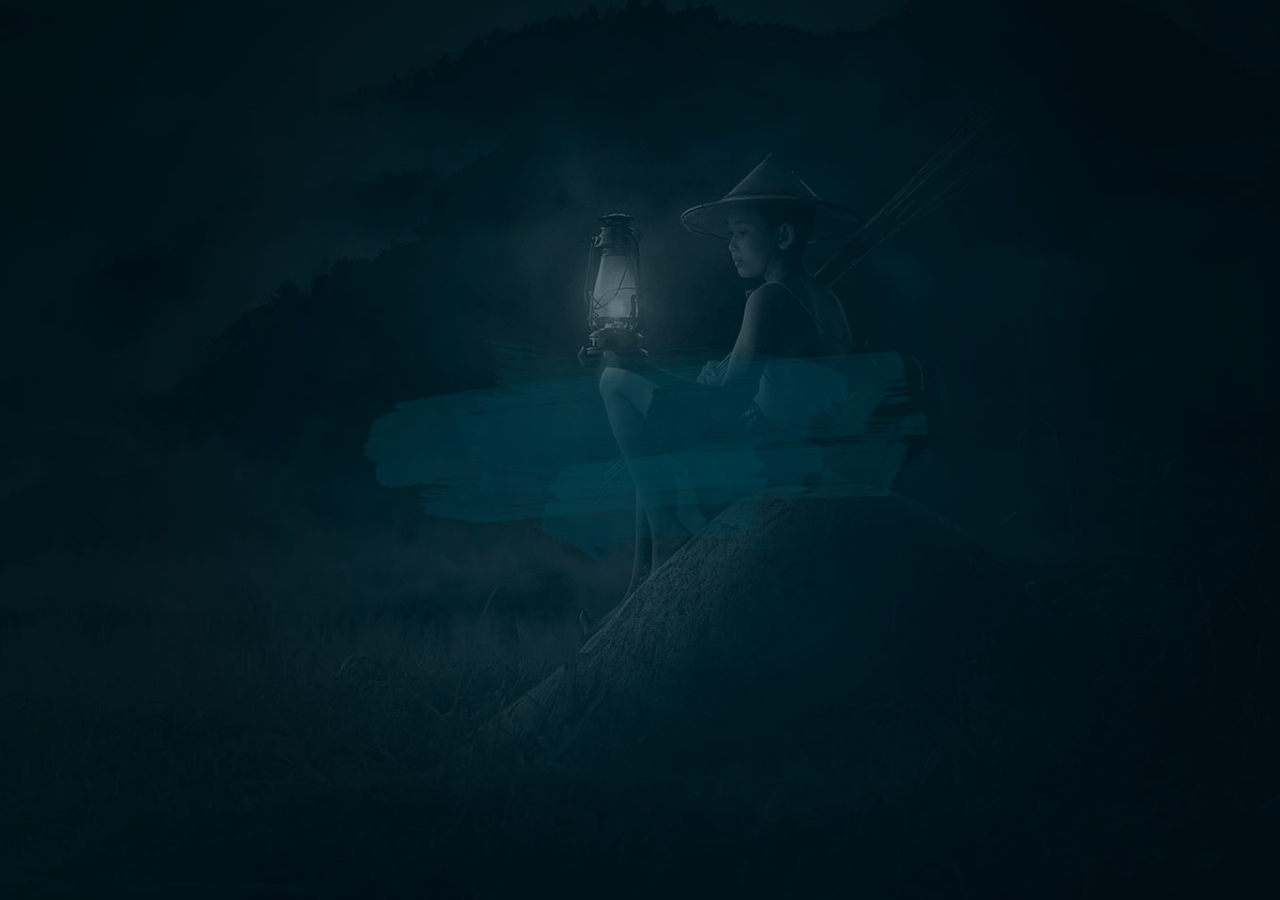
==== commit 8fa017c1: "добавил анимации" ====
--- a/index.html
+++ b/index.html
@@ -10,15 +10,13 @@
 </head>
 
 <body>
-  <div class="wrapper enter-wrapper">
-    <div class="container">
-      <main class="enter-section">
-        <a href="./about.html" class="logo enter-logo">
-          <img src="./img/logo.png" alt="" class="logo__img enter-logo__img">
-        </a>
-        <h4 class="hero__subtitle enter-section__subtitle">Открой для себя Азию</h4>
-        <a href="./about.html" class="button button--enter">Войти</a>
-      </main>
+  <div class="welcome">
+    <div class="welcome__container">
+      <div class="central">
+        <img src="./img/logo.png" alt="" class="central__logo">
+        <h4 class="welcome__subtitle">Открой для себя Азию</h4>
+        <a href="./about.html" class="button welcome__button">войти</a>
+      </div>
     </div>
   </div>
 </body>
